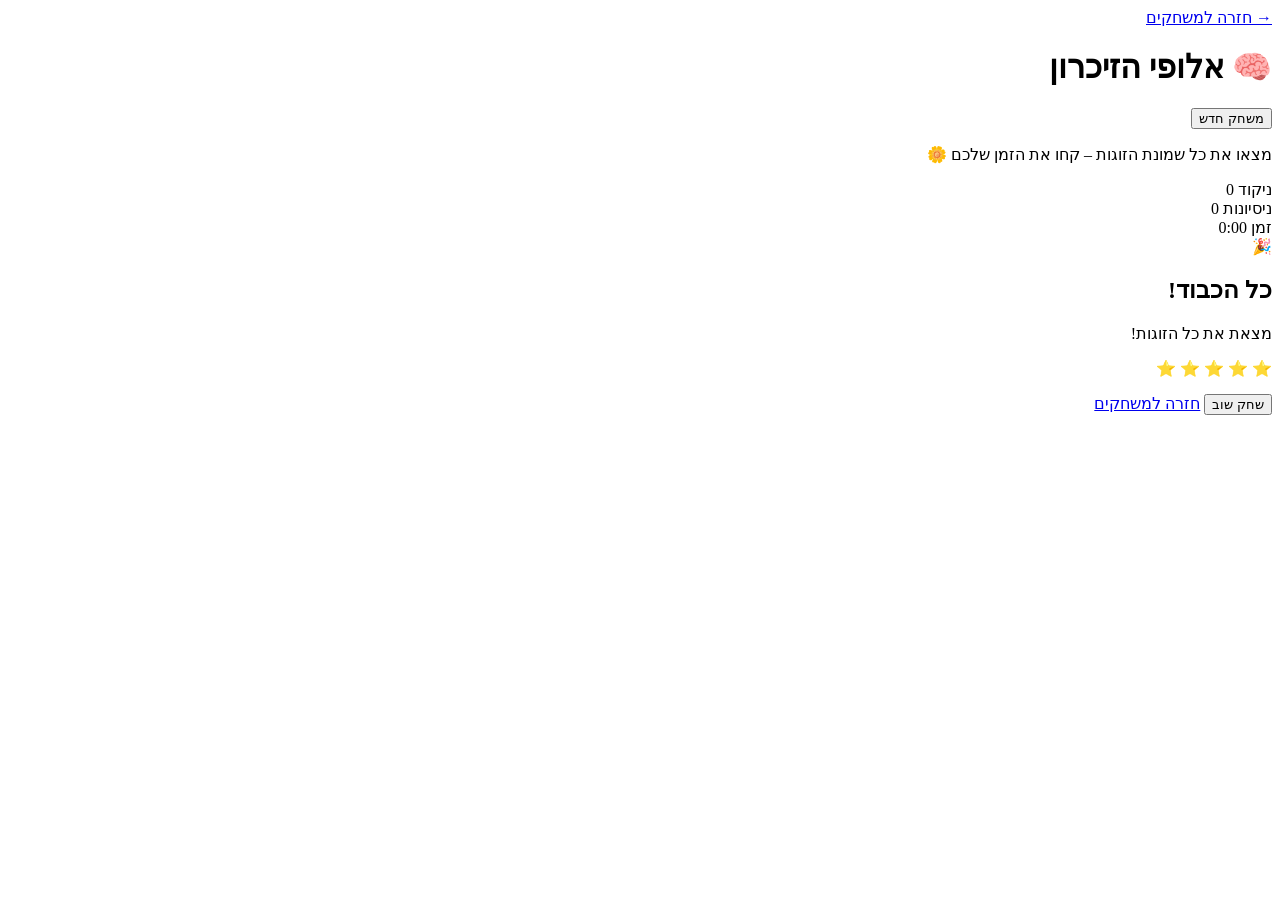
==== memory/index.html @ 55a45370 "Add Amalia Games" ====
<!DOCTYPE html>
<html lang="he" dir="rtl">
  <head>
    <meta charset="UTF-8" />
    <meta name="viewport" content="width=device-width, initial-scale=1" />
    <title>אלופי הזיכרון – Amalia Kids Games</title>
    <link rel="preconnect" href="https://fonts.googleapis.com" />
    <link rel="preconnect" href="https://fonts.gstatic.com" crossorigin />
    <link
      href="https://fonts.googleapis.com/css2?family=Heebo:wght@400;500;700;900&family=Suez+One&display=swap"
      rel="stylesheet"
    />
    <link rel="stylesheet" href="../shared.css" />
    <link rel="stylesheet" href="style.css" />
  </head>

  <body>
    <div class="bubbles" id="bubbles" aria-hidden="true"></div>

    <header class="topbar">
      <a class="back-link" href="../index.html">→ חזרה למשחקים</a>
      <h1 class="game-title">🧠 אלופי הזיכרון</h1>
      <button class="btn btn--ghost btn--small" id="restart">משחק חדש</button>
    </header>

    <main class="wrap">
      <p class="speech intro">מצאו את כל שמונת הזוגות – קחו את הזמן שלכם 🌼</p>

      <section class="stats" aria-label="נתוני משחק">
        <div class="stat">
          <span class="stat__label">ניקוד</span>
          <span class="stat__value" id="score">0</span>
        </div>
        <div class="stat">
          <span class="stat__label">ניסיונות</span>
          <span class="stat__value" id="tries">0</span>
        </div>
        <div class="stat">
          <span class="stat__label">זמן</span>
          <span class="stat__value" id="timer">0:00</span>
        </div>
      </section>

      <div class="board" id="board" role="grid" aria-label="לוח קלפים"></div>
    </main>

    <div class="overlay" id="overlay" role="dialog" aria-modal="true" aria-labelledby="win-title">
      <div class="overlay__card">
        <span class="overlay__emoji">🎉</span>
        <h2 class="overlay__title" id="win-title">כל הכבוד!</h2>
        <p class="overlay__text">מצאת את כל הזוגות!</p>
        <div class="overlay__stars" id="stars">⭐ ⭐ ⭐ ⭐ ⭐</div>
        <p class="overlay__text" id="summary"></p>
        <div class="overlay__actions">
          <button class="btn btn--pink" id="again">שחק שוב</button>
          <a class="btn btn--ghost" href="../index.html">חזרה למשחקים</a>
        </div>
      </div>
    </div>

    <script src="script.js"></script>
  </body>
</html>
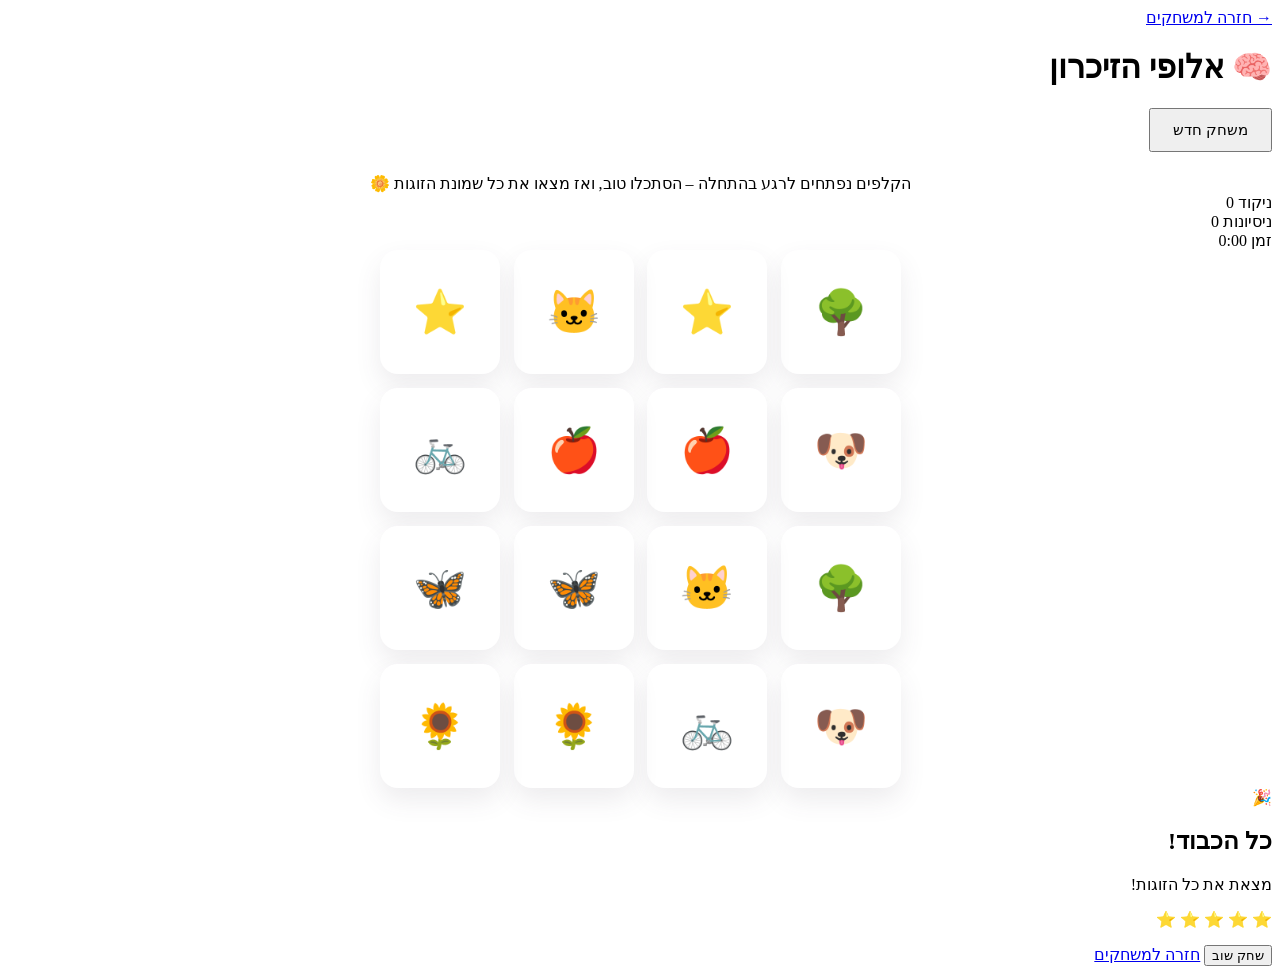
==== commit 910d62f2: "Add files via upload" ====
--- a/memory/index.html
+++ b/memory/index.html
@@ -24,7 +24,7 @@
     </header>
 
     <main class="wrap">
-      <p class="speech intro">מצאו את כל שמונת הזוגות – קחו את הזמן שלכם 🌼</p>
+      <p class="speech intro">הקלפים נפתחים לרגע בהתחלה – הסתכלו טוב, ואז מצאו את כל שמונת הזוגות 🌼</p>
 
       <section class="stats" aria-label="נתוני משחק">
         <div class="stat">
--- a/memory/style.css
+++ b/memory/style.css
@@ -0,0 +1,139 @@
+/* ===== אלופי הזיכרון ===== */
+
+.btn--small {
+  font-size: 0.95rem;
+  padding: 11px 22px;
+}
+
+.intro {
+  display: block;
+  width: fit-content;
+  margin: 22px auto 0;
+  text-align: center;
+  color: var(--ink-soft);
+}
+
+/* לוח 4x4 – גובה השורות נקבע במפורש כדי שהקלפים תמיד ייראו */
+.board {
+  display: grid;
+  grid-template-columns: repeat(4, 1fr);
+  grid-auto-rows: clamp(88px, 21vw, 124px);
+  gap: 14px;
+  width: min(520px, 100%);
+  margin: 0 auto;
+}
+
+.card-slot {
+  position: relative;
+  height: 100%;
+  perspective: 900px;
+  border: none;
+  background: none;
+  padding: 0;
+  cursor: pointer;
+  -webkit-tap-highlight-color: transparent;
+}
+
+.card-inner {
+  position: relative;
+  width: 100%;
+  height: 100%;
+  transform-style: preserve-3d;
+  -webkit-transform-style: preserve-3d;
+  transition: transform 0.5s var(--ease-soft, cubic-bezier(0.22, 1, 0.36, 1));
+  border-radius: var(--radius-md, 18px);
+}
+
+.card-slot.is-flipped .card-inner,
+.card-slot.is-matched .card-inner {
+  transform: rotateY(180deg);
+}
+
+.card-face {
+  position: absolute;
+  inset: 0;
+  backface-visibility: hidden;
+  -webkit-backface-visibility: hidden;
+  border-radius: var(--radius-md, 18px);
+  display: flex;
+  align-items: center;
+  justify-content: center;
+  box-shadow: 0 12px 26px rgba(75, 66, 87, 0.1);
+}
+
+/* גב הקלף */
+.card-face--back {
+  background-color: #bee3f2;
+  background-image: linear-gradient(160deg, #bee3f2 0%, #f6c3ce 100%);
+  /* גיבוי אם השכבה השלישית של הפנים לא נתמכת */
+  opacity: 1;
+  transition: opacity 0s linear 0.25s;
+}
+
+.card-slot.is-flipped .card-face--back,
+.card-slot.is-matched .card-face--back {
+  opacity: 0;
+}
+
+.card-face--back::after {
+  content: "";
+  width: 42%;
+  height: 42%;
+  border-radius: 60% 60% 55% 55% / 60% 60% 50% 50%;
+  background: rgba(255, 255, 255, 0.65);
+}
+
+/* פנים הקלף */
+.card-face--front {
+  background: #ffffff;
+  transform: rotateY(180deg);
+  font-size: clamp(1.9rem, 7vw, 2.7rem);
+}
+
+.card-slot:not(.is-flipped):not(.is-matched):hover .card-inner {
+  transform: scale(1.04);
+}
+
+.card-slot.is-matched {
+  cursor: default;
+  animation: matchPop 0.5s var(--ease-soft, ease);
+}
+
+.card-slot.is-matched .card-face--front {
+  background: #bce7ce;
+}
+
+.card-slot.is-wrong .card-inner {
+  animation: wiggle 0.4s ease;
+}
+
+@keyframes matchPop {
+  0% {
+    transform: scale(1);
+  }
+  45% {
+    transform: scale(1.09);
+  }
+  100% {
+    transform: scale(1);
+  }
+}
+
+@keyframes wiggle {
+  0%,
+  100% {
+    margin-inline-start: 0;
+  }
+  25% {
+    margin-inline-start: -6px;
+  }
+  75% {
+    margin-inline-start: 6px;
+  }
+}
+
+@media (max-width: 420px) {
+  .board {
+    gap: 10px;
+  }
+}
